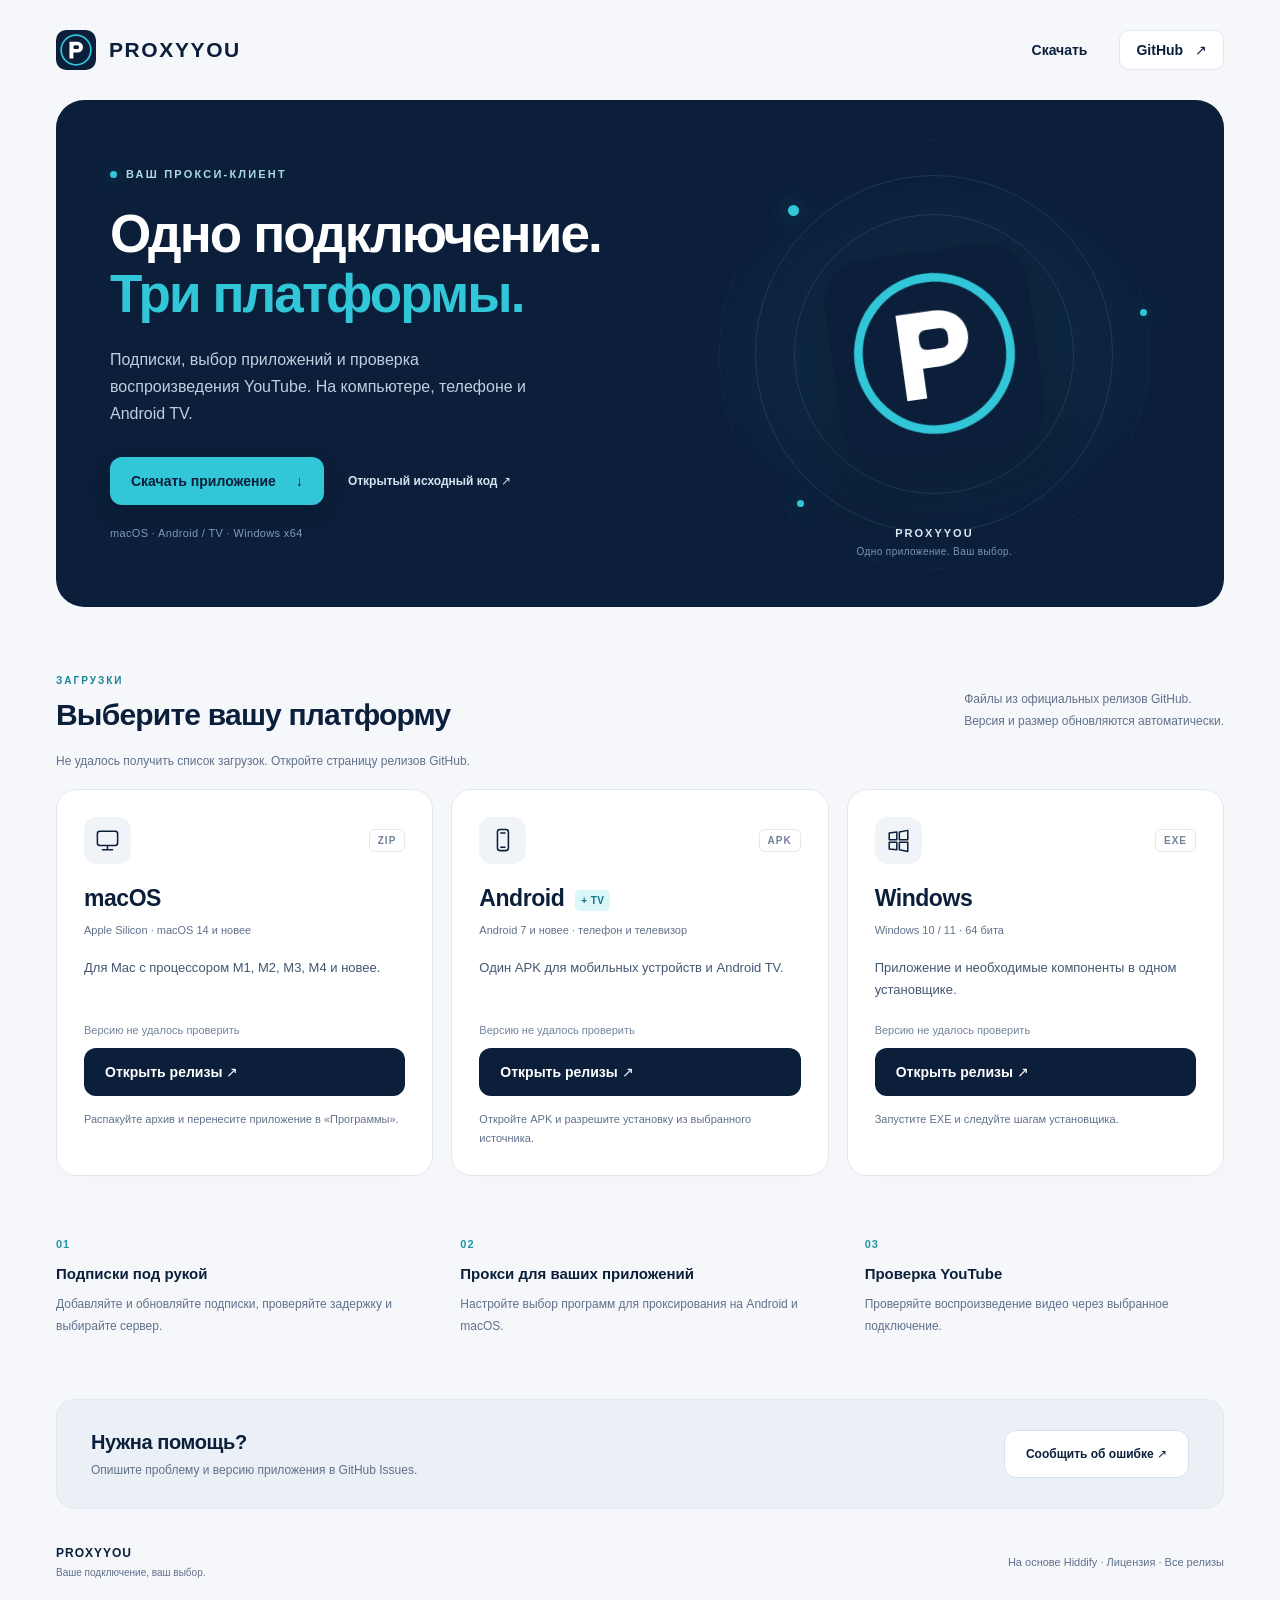
==== site/index.html @ d59a7b87 "Unify platform icons and add PROXYYOU download page" ====
<!doctype html>
<html lang="ru">
<head>
  <meta charset="utf-8">
  <meta name="viewport" content="width=device-width, initial-scale=1">
  <meta name="description" content="PROXYYOU — прокси-клиент для macOS, Android, Android TV и Windows. Загрузите приложение из официальных релизов GitHub.">
  <meta name="theme-color" content="#0b1f3a">
  <meta http-equiv="Content-Security-Policy" content="default-src 'self'; script-src 'self'; style-src 'self'; img-src 'self' data:; connect-src https://api.github.com; base-uri 'self'; form-action 'none'; object-src 'none'">
  <title>PROXYYOU — скачать приложение</title>
  <link rel="icon" href="icon.svg" type="image/svg+xml">
  <link rel="apple-touch-icon" href="icon.png">
  <link rel="stylesheet" href="style.css">
  <script type="module" src="downloads.mjs"></script>
</head>
<body>
  <a class="skip" href="#downloads">Перейти к загрузкам</a>
  <header class="nav wrap">
    <a class="brand" href="./" aria-label="PROXYYOU — главная"><img src="icon.svg" width="40" height="40" alt=""><span>PROXYYOU</span></a>
    <nav aria-label="Навигация"><a href="#downloads">Скачать</a><a class="github" href="https://github.com/Lynatick/proxyyou" target="_blank" rel="noopener noreferrer">GitHub <span aria-hidden="true">↗</span></a></nav>
  </header>
  <main class="wrap">
    <section class="hero" aria-labelledby="title">
      <div class="hero-copy"><p class="eyebrow"><span></span> ВАШ ПРОКСИ-КЛИЕНТ</p><h1 id="title">Одно подключение.<br><span>Три платформы.</span></h1><p class="lead">Подписки, выбор приложений и проверка воспроизведения YouTube. На компьютере, телефоне и Android TV.</p><div class="hero-actions"><a class="button primary" href="#downloads">Скачать приложение <span aria-hidden="true">↓</span></a><a class="source" href="https://github.com/Lynatick/proxyyou" target="_blank" rel="noopener noreferrer">Открытый исходный код ↗</a></div><p class="hero-note">macOS · Android / TV · Windows x64</p></div>
      <div class="hero-art" aria-hidden="true"><div class="orbit orbit-one"></div><div class="orbit orbit-two"></div><div class="orbit orbit-three"></div><img src="icon.svg" width="220" height="220" alt=""><span class="orbit-dot dot-one"></span><span class="orbit-dot dot-two"></span><span class="orbit-dot dot-three"></span><div class="art-label">PROXYYOU<span>Одно приложение. Ваш выбор.</span></div></div>
    </section>
    <section class="downloads" id="downloads" aria-labelledby="downloads-title">
      <div class="section-heading"><div><p class="section-label">ЗАГРУЗКИ</p><h2 id="downloads-title">Выберите вашу платформу</h2></div><p>Файлы из официальных релизов GitHub.<br>Версия и размер обновляются автоматически.</p></div>
      <p class="release-status" id="release-status" role="status">Проверяем доступные версии…</p>
      <div class="cards">
        <article class="platform" data-platform="macos"><div class="platform-top"><span class="platform-symbol" aria-hidden="true"><svg viewBox="0 0 32 32"><rect x="4" y="5" width="24" height="17" rx="3"/><path d="M16 22v5m-6 0h12"/></svg></span><span class="format">ZIP</span></div><h3>macOS</h3><p class="requirements">Apple Silicon · macOS 14 и новее</p><p class="platform-description">Для Mac с процессором M1, M2, M3, M4 и новее.</p><div class="version" data-version>Версия уточняется</div><a class="button download" data-download aria-disabled="true">Проверяем релиз <span aria-hidden="true">↓</span></a><p class="install">Распакуйте архив и перенесите приложение в «Программы».</p><details class="checksum" hidden><summary>Контрольная сумма SHA-256</summary><code data-checksum></code></details></article>
        <article class="platform" data-platform="android"><div class="platform-top"><span class="platform-symbol" aria-hidden="true"><svg viewBox="0 0 32 32"><rect x="10" y="3" width="13" height="25" rx="3"/><path d="M14 24h5m-5-17h5"/></svg></span><span class="format">APK</span></div><h3>Android <span class="tv-tag">+ TV</span></h3><p class="requirements">Android 7 и новее · телефон и телевизор</p><p class="platform-description">Один APK для мобильных устройств и Android TV.</p><div class="version" data-version>Версия уточняется</div><a class="button download" data-download aria-disabled="true">Проверяем релиз <span aria-hidden="true">↓</span></a><p class="install">Откройте APK и разрешите установку из выбранного источника.</p><details class="checksum" hidden><summary>Контрольная сумма SHA-256</summary><code data-checksum></code></details></article>
        <article class="platform" data-platform="windows"><div class="platform-top"><span class="platform-symbol" aria-hidden="true"><svg viewBox="0 0 32 32"><path d="M5 7l9-1v9H5zm12-1l10-2v11H17zM5 18h9v9l-9-1zm12 0h10v11l-10-2z"/></svg></span><span class="format">EXE</span></div><h3>Windows</h3><p class="requirements">Windows 10 / 11 · 64 бита</p><p class="platform-description">Приложение и необходимые компоненты в одном установщике.</p><div class="version" data-version>Версия уточняется</div><a class="button download" data-download aria-disabled="true">Проверяем релиз <span aria-hidden="true">↓</span></a><p class="install">Запустите EXE и следуйте шагам установщика.</p><details class="checksum" hidden><summary>Контрольная сумма SHA-256</summary><code data-checksum></code></details></article>
      </div>
    </section>
    <section class="features" aria-label="Возможности приложения"><div><span class="feature-number">01</span><h3>Подписки под рукой</h3><p>Добавляйте и обновляйте подписки, проверяйте задержку и выбирайте сервер.</p></div><div><span class="feature-number">02</span><h3>Прокси для ваших приложений</h3><p>Настройте выбор программ для проксирования на Android и macOS.</p></div><div><span class="feature-number">03</span><h3>Проверка YouTube</h3><p>Проверяйте воспроизведение видео через выбранное подключение.</p></div></section>
    <section class="help"><div><h2>Нужна помощь?</h2><p>Опишите проблему и версию приложения в GitHub Issues.</p></div><a class="button secondary" href="https://github.com/Lynatick/proxyyou/issues" target="_blank" rel="noopener noreferrer">Сообщить об ошибке ↗</a></section>
  </main>
  <footer class="wrap"><div class="footer-brand">PROXYYOU <span>Ваше подключение, ваш выбор.</span></div><div>На основе <a href="https://github.com/hiddify/hiddify-app">Hiddify</a> · <a href="https://github.com/Lynatick/proxyyou/blob/main/LICENSE.md">Лицензия</a> · <a href="https://github.com/Lynatick/proxyyou/releases">Все релизы</a></div></footer>
</body>
</html>
---- site/style.css ----
:root{color-scheme:light;--ink:#0b1f3a;--muted:#61718b;--cyan:#31c7d8;--line:#e2e8f0;--paper:#f5f7fb;font-family:-apple-system,BlinkMacSystemFont,"Segoe UI",sans-serif;color:var(--ink);background:var(--paper);font-synthesis:none}*{box-sizing:border-box}html{scroll-behavior:smooth;scroll-padding-top:28px}body{margin:0}a{color:inherit;text-decoration:none}button,a,summary{-webkit-tap-highlight-color:transparent}a:focus-visible,summary:focus-visible{outline:3px solid #1095a6;outline-offset:5px}.wrap{max-width:1232px;padding:0 32px;margin:auto}.nav{height:100px;display:flex;align-items:center;justify-content:space-between}.brand{display:flex;align-items:center;gap:13px;font-size:21px;font-weight:800;letter-spacing:1.6px}.brand img{border-radius:10px}.nav nav{display:flex;align-items:center;gap:32px;font-size:14px;font-weight:600}.github{padding:11px 16px;border:1px solid var(--line);border-radius:10px;background:#fff}.github span{padding-left:8px}.hero{background:var(--ink);border-radius:28px;color:#fff;display:grid;grid-template-columns:1.25fr 1fr;padding:68px 54px;overflow:hidden;min-height:490px;position:relative}.eyebrow{display:flex;align-items:center;gap:9px;font-size:11px;letter-spacing:2.2px;font-weight:650;margin:0 0 24px;color:#abd9e4}.eyebrow span{width:7px;height:7px;border-radius:50%;background:var(--cyan);box-shadow:0 0 16px #31c7d85c}h1{font-size:clamp(36px,4.15vw,53px);letter-spacing:-1.9px;line-height:1.13;margin:0 0 22px;font-weight:750}h1 span{color:var(--cyan)}.lead{font-size:16px;line-height:1.7;color:#bdd0e0;max-width:430px;margin:0 0 30px}.hero-actions{display:flex;align-items:center;gap:24px;flex-wrap:wrap}.button{display:inline-flex;justify-content:center;align-items:center;gap:20px;min-height:48px;border-radius:12px;padding:13px 21px;font-size:14px;font-weight:650;transition:background .18s,transform .18s}.button:hover{transform:translateY(-2px)}.primary{background:var(--cyan);color:var(--ink);box-shadow:0 8px 24px #0002}.primary:hover{background:#61d5e2}.source{font-size:12px;font-weight:550;color:#d3e3f0}.hero-note{margin:22px 0 0;font-size:11px;color:#829ab4;letter-spacing:.35px}.hero-art{position:relative;display:flex;align-items:center;justify-content:center;min-height:320px;background:radial-gradient(ellipse,#16445e88 0,transparent 68%)}.hero-art>img{position:relative;z-index:1;width:205px;height:205px;border-radius:40px;filter:drop-shadow(0 18px 30px #0004);transform:rotate(-8deg)}.orbit{position:absolute;border:1px solid #578ca03a;border-radius:50%;width:280px;height:280px}.orbit-two{width:358px;height:358px}.orbit-three{width:430px;height:430px;border-style:dashed;opacity:.55}.orbit-dot{position:absolute;width:11px;height:11px;border-radius:50%;background:var(--cyan);box-shadow:0 0 20px #31c7d866}.dot-one{top:37px;left:89px}.dot-two{right:23px;top:141px;width:7px;height:7px}.dot-three{bottom:32px;left:98px;width:7px;height:7px}.art-label{position:absolute;bottom:-18px;text-align:center;font-size:11px;letter-spacing:2px;font-weight:750;color:#d9e9f2}.art-label span{display:block;font-size:10px;font-weight:400;letter-spacing:.4px;color:#7897ae;margin-top:7px}.downloads{padding-top:68px}.section-heading{display:flex;align-items:flex-end;justify-content:space-between;gap:28px;margin-bottom:22px}.section-label{font-size:10px;font-weight:750;letter-spacing:2px;color:#198494;margin:0 0 12px}h2{font-size:30px;letter-spacing:-.8px;margin:0}.section-heading>p{font-size:12px;color:var(--muted);line-height:1.8;margin:0}.release-status{font-size:12px;color:var(--muted);margin:0 0 18px;min-height:17px}.cards{display:grid;grid-template-columns:repeat(3,1fr);gap:18px}.platform{padding:27px;border:1px solid var(--line);border-radius:20px;background:#fff;box-shadow:0 5px 20px #18354b03}.platform-top{display:flex;justify-content:space-between;align-items:center;margin-bottom:21px}.platform-symbol{display:inline-flex;padding:10px;background:#f0f4f9;border-radius:13px}.platform-symbol svg{width:27px;height:27px;fill:none;stroke:var(--ink);stroke-width:1.8;stroke-linecap:round;stroke-linejoin:round}.format{font-size:10px;letter-spacing:1px;font-weight:650;color:#71819a;border:1px solid var(--line);padding:5px 8px;border-radius:6px}h3{margin:0;font-size:23px;letter-spacing:-.45px}.tv-tag{font-size:10px;letter-spacing:.4px;vertical-align:middle;background:#dcf7f8;color:#127583;border-radius:5px;padding:5px 6px;margin-left:5px}.requirements{font-size:11px;line-height:1.7;color:var(--muted);margin:9px 0 17px}.platform-description{font-size:13px;line-height:1.7;color:#445772;min-height:44px;margin:0 0 23px}.version{font-size:11px;color:#72849c;margin-bottom:12px}.download{width:100%;background:var(--ink);color:#fff;justify-content:space-between}.download:hover{background:#173957}.download[aria-disabled=true]{background:#eaf0f5;color:#7f91a8;cursor:default;transform:none}.install{font-size:11px;line-height:1.7;color:var(--muted);margin:14px 0 0;min-height:38px}.checksum{font-size:10px;color:var(--muted);margin-top:14px}.checksum summary{cursor:pointer}.checksum code{display:block;font-size:10px;overflow-wrap:anywhere;line-height:1.7;padding:10px 0}.features{display:grid;grid-template-columns:repeat(3,1fr);gap:45px;padding:62px 0}.feature-number{font-size:11px;color:#2197a5;letter-spacing:1px;font-weight:650;display:block;margin-bottom:15px}.features h3{font-size:15px;letter-spacing:0}.features p{font-size:12px;line-height:1.8;color:var(--muted);margin:12px 0 0}.help{display:flex;align-items:center;justify-content:space-between;padding:30px 34px;background:#eaf0f6;border:1px solid #e0e8f1;border-radius:18px;gap:25px}.help h2{font-size:20px;letter-spacing:-.4px}.help p{font-size:12px;color:var(--muted);margin:9px 0 0}.secondary{background:#fff;border:1px solid #d8e1ec;font-size:12px;white-space:nowrap}footer.wrap{padding-top:37px;padding-bottom:37px;display:flex;justify-content:space-between;align-items:center;gap:20px;font-size:11px;color:var(--muted)}.footer-brand{font-size:12px;font-weight:750;letter-spacing:1px;color:var(--ink)}.footer-brand span{display:block;font-size:10px;font-weight:400;letter-spacing:0;color:var(--muted);margin-top:7px}footer a:hover{text-decoration:underline}.skip{position:absolute;top:-80px;left:20px;z-index:10;padding:12px;background:white}.skip:focus{top:12px}@media(max-width:1000px){.hero{padding:50px 36px;grid-template-columns:1.5fr 1fr}.hero-art>img{width:150px;height:150px}.orbit{width:220px;height:220px}.orbit-two{width:280px;height:280px}.orbit-three{width:340px;height:340px}.platform{padding:23px}.hero-actions{gap:16px}}@media(max-width:760px){.wrap{padding-left:20px;padding-right:20px}.nav{height:80px}.brand{font-size:17px;letter-spacing:1px}.brand img{width:33px;height:33px}.nav nav{gap:17px;font-size:12px}.github{padding:8px 11px}.hero{grid-template-columns:1fr;padding:38px 27px;border-radius:22px}.hero-art{display:none}h1{font-size:39px;letter-spacing:-1.4px}.lead{font-size:14px}.hero-actions{gap:18px}.downloads{padding-top:44px}.section-heading{align-items:flex-start;flex-direction:column;gap:13px}h2{font-size:26px}.section-heading>p{font-size:11px}.cards{grid-template-columns:1fr;gap:15px}.platform{padding:26px}.platform-description{min-height:0;margin-bottom:20px}.install{min-height:0}.features{grid-template-columns:1fr;gap:29px;padding:40px 0}.feature-number{margin-bottom:10px}.features p{margin-top:8px}.help{align-items:flex-start;flex-direction:column;padding:25px;gap:20px}footer.wrap{align-items:flex-start;flex-direction:column;gap:19px;padding-top:30px;padding-bottom:30px}}@media(prefers-reduced-motion:reduce){html{scroll-behavior:auto}.button{transition:none}}
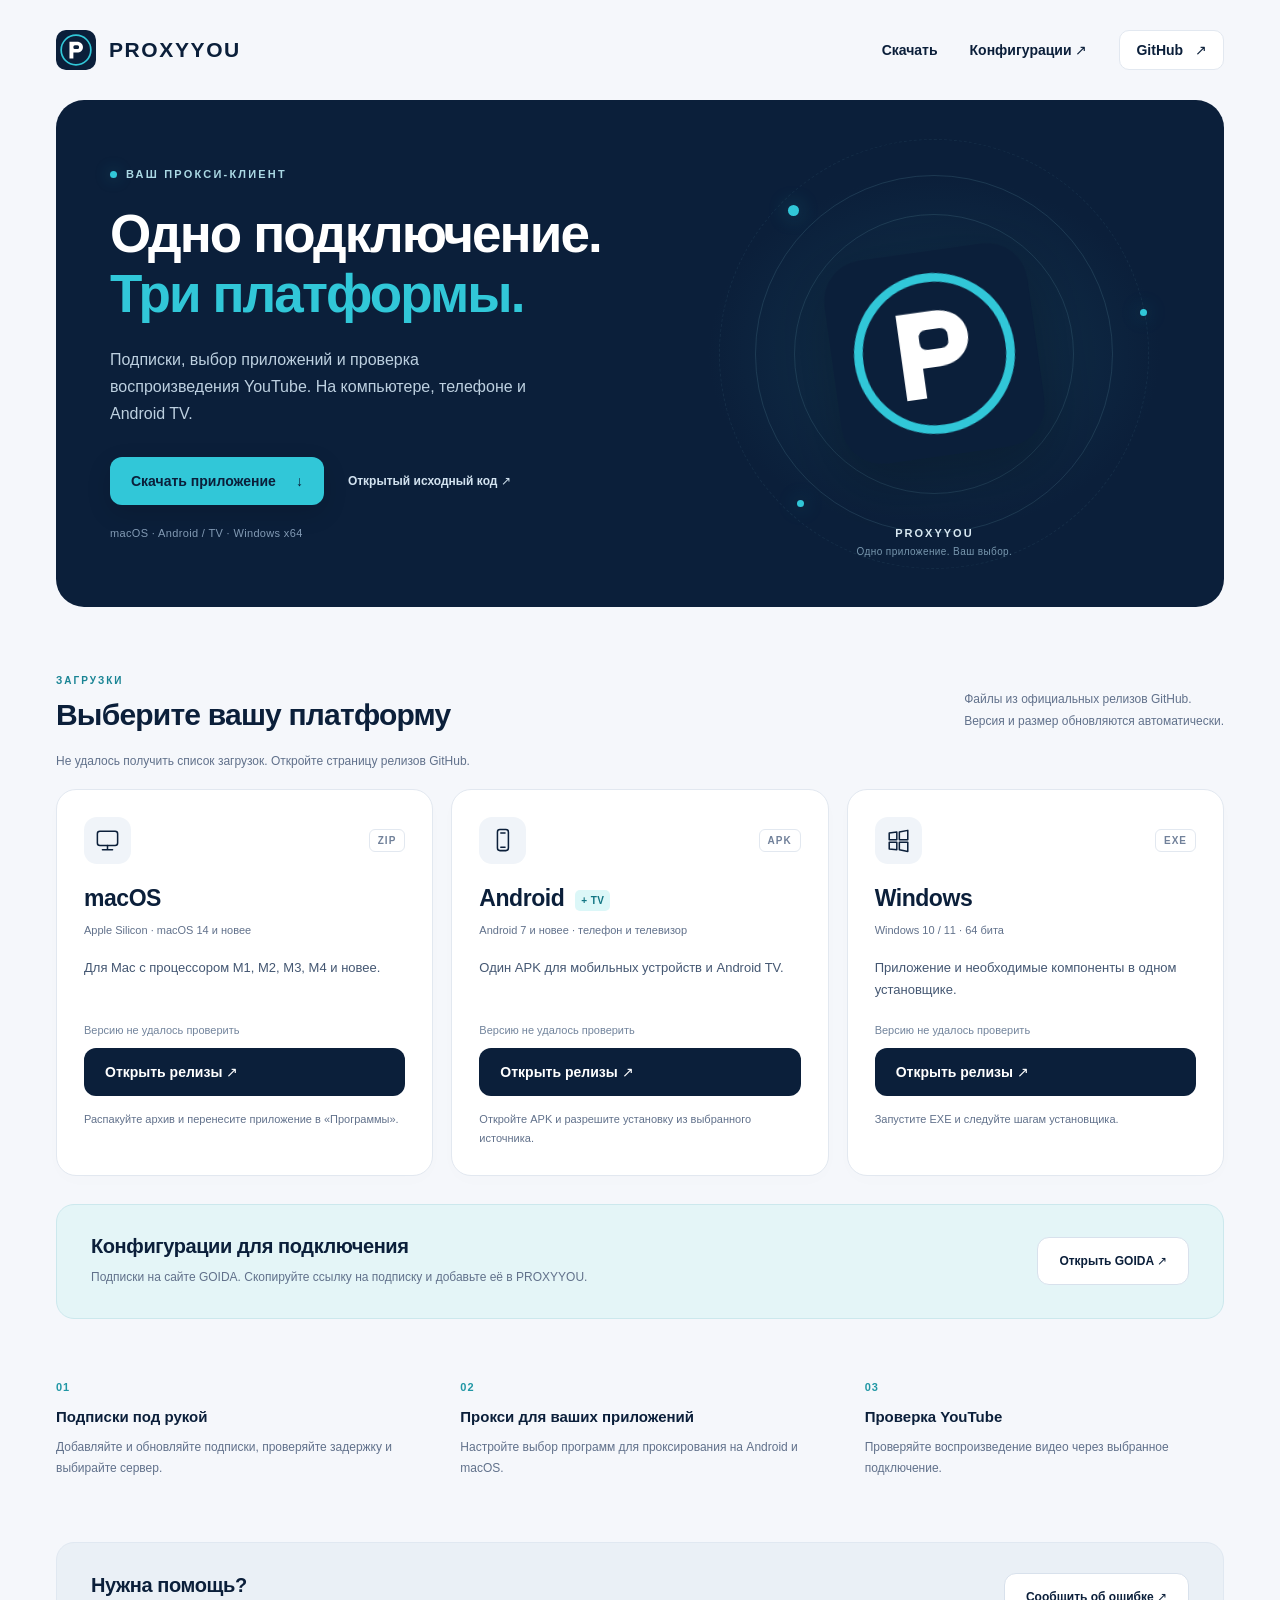
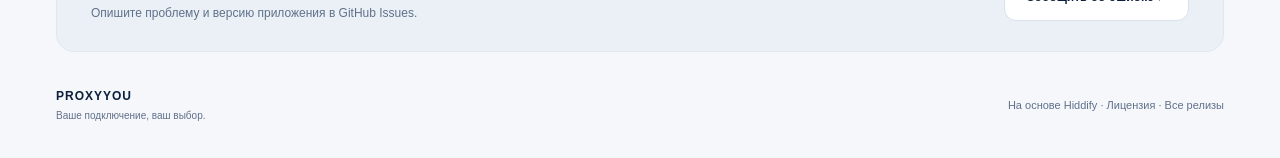
==== commit 088ceac5: "Link GOIDA configurations from download page" ====
--- a/site/index.html
+++ b/site/index.html
@@ -16,11 +16,11 @@
   <a class="skip" href="#downloads">Перейти к загрузкам</a>
   <header class="nav wrap">
     <a class="brand" href="./" aria-label="PROXYYOU — главная"><img src="icon.svg" width="40" height="40" alt=""><span>PROXYYOU</span></a>
-    <nav aria-label="Навигация"><a href="#downloads">Скачать</a><a class="github" href="https://github.com/Lynatick/proxyyou" target="_blank" rel="noopener noreferrer">GitHub <span aria-hidden="true">↗</span></a></nav>
+    <nav aria-label="Навигация"><a href="#downloads">Скачать</a><a href="https://lynatick.github.io/goida/" target="_blank" rel="noopener noreferrer">Конфигурации ↗</a><a class="github" href="https://github.com/lynatick/proxyyou" target="_blank" rel="noopener noreferrer">GitHub <span aria-hidden="true">↗</span></a></nav>
   </header>
   <main class="wrap">
     <section class="hero" aria-labelledby="title">
-      <div class="hero-copy"><p class="eyebrow"><span></span> ВАШ ПРОКСИ-КЛИЕНТ</p><h1 id="title">Одно подключение.<br><span>Три платформы.</span></h1><p class="lead">Подписки, выбор приложений и проверка воспроизведения YouTube. На компьютере, телефоне и Android TV.</p><div class="hero-actions"><a class="button primary" href="#downloads">Скачать приложение <span aria-hidden="true">↓</span></a><a class="source" href="https://github.com/Lynatick/proxyyou" target="_blank" rel="noopener noreferrer">Открытый исходный код ↗</a></div><p class="hero-note">macOS · Android / TV · Windows x64</p></div>
+      <div class="hero-copy"><p class="eyebrow"><span></span> ВАШ ПРОКСИ-КЛИЕНТ</p><h1 id="title">Одно подключение.<br><span>Три платформы.</span></h1><p class="lead">Подписки, выбор приложений и проверка воспроизведения YouTube. На компьютере, телефоне и Android TV.</p><div class="hero-actions"><a class="button primary" href="#downloads">Скачать приложение <span aria-hidden="true">↓</span></a><a class="source" href="https://github.com/lynatick/proxyyou" target="_blank" rel="noopener noreferrer">Открытый исходный код ↗</a></div><p class="hero-note">macOS · Android / TV · Windows x64</p></div>
       <div class="hero-art" aria-hidden="true"><div class="orbit orbit-one"></div><div class="orbit orbit-two"></div><div class="orbit orbit-three"></div><img src="icon.svg" width="220" height="220" alt=""><span class="orbit-dot dot-one"></span><span class="orbit-dot dot-two"></span><span class="orbit-dot dot-three"></span><div class="art-label">PROXYYOU<span>Одно приложение. Ваш выбор.</span></div></div>
     </section>
     <section class="downloads" id="downloads" aria-labelledby="downloads-title">
@@ -32,9 +32,10 @@
         <article class="platform" data-platform="windows"><div class="platform-top"><span class="platform-symbol" aria-hidden="true"><svg viewBox="0 0 32 32"><path d="M5 7l9-1v9H5zm12-1l10-2v11H17zM5 18h9v9l-9-1zm12 0h10v11l-10-2z"/></svg></span><span class="format">EXE</span></div><h3>Windows</h3><p class="requirements">Windows 10 / 11 · 64 бита</p><p class="platform-description">Приложение и необходимые компоненты в одном установщике.</p><div class="version" data-version>Версия уточняется</div><a class="button download" data-download aria-disabled="true">Проверяем релиз <span aria-hidden="true">↓</span></a><p class="install">Запустите EXE и следуйте шагам установщика.</p><details class="checksum" hidden><summary>Контрольная сумма SHA-256</summary><code data-checksum></code></details></article>
       </div>
     </section>
+    <section class="help configurations" aria-labelledby="configurations-title"><div><h2 id="configurations-title">Конфигурации для подключения</h2><p>Подписки на сайте GOIDA. Скопируйте ссылку на подписку и добавьте её в PROXYYOU.</p></div><a class="button secondary" href="https://lynatick.github.io/goida/" target="_blank" rel="noopener noreferrer">Открыть GOIDA ↗</a></section>
     <section class="features" aria-label="Возможности приложения"><div><span class="feature-number">01</span><h3>Подписки под рукой</h3><p>Добавляйте и обновляйте подписки, проверяйте задержку и выбирайте сервер.</p></div><div><span class="feature-number">02</span><h3>Прокси для ваших приложений</h3><p>Настройте выбор программ для проксирования на Android и macOS.</p></div><div><span class="feature-number">03</span><h3>Проверка YouTube</h3><p>Проверяйте воспроизведение видео через выбранное подключение.</p></div></section>
-    <section class="help"><div><h2>Нужна помощь?</h2><p>Опишите проблему и версию приложения в GitHub Issues.</p></div><a class="button secondary" href="https://github.com/Lynatick/proxyyou/issues" target="_blank" rel="noopener noreferrer">Сообщить об ошибке ↗</a></section>
+    <section class="help"><div><h2>Нужна помощь?</h2><p>Опишите проблему и версию приложения в GitHub Issues.</p></div><a class="button secondary" href="https://github.com/lynatick/proxyyou/issues" target="_blank" rel="noopener noreferrer">Сообщить об ошибке ↗</a></section>
   </main>
-  <footer class="wrap"><div class="footer-brand">PROXYYOU <span>Ваше подключение, ваш выбор.</span></div><div>На основе <a href="https://github.com/hiddify/hiddify-app">Hiddify</a> · <a href="https://github.com/Lynatick/proxyyou/blob/main/LICENSE.md">Лицензия</a> · <a href="https://github.com/Lynatick/proxyyou/releases">Все релизы</a></div></footer>
+  <footer class="wrap"><div class="footer-brand">PROXYYOU <span>Ваше подключение, ваш выбор.</span></div><div>На основе <a href="https://github.com/hiddify/hiddify-app">Hiddify</a> · <a href="https://github.com/lynatick/proxyyou/blob/main/LICENSE.md">Лицензия</a> · <a href="https://github.com/lynatick/proxyyou/releases">Все релизы</a></div></footer>
 </body>
 </html>
--- a/site/style.css
+++ b/site/style.css
@@ -1 +1,4 @@
 :root{color-scheme:light;--ink:#0b1f3a;--muted:#61718b;--cyan:#31c7d8;--line:#e2e8f0;--paper:#f5f7fb;font-family:-apple-system,BlinkMacSystemFont,"Segoe UI",sans-serif;color:var(--ink);background:var(--paper);font-synthesis:none}*{box-sizing:border-box}html{scroll-behavior:smooth;scroll-padding-top:28px}body{margin:0}a{color:inherit;text-decoration:none}button,a,summary{-webkit-tap-highlight-color:transparent}a:focus-visible,summary:focus-visible{outline:3px solid #1095a6;outline-offset:5px}.wrap{max-width:1232px;padding:0 32px;margin:auto}.nav{height:100px;display:flex;align-items:center;justify-content:space-between}.brand{display:flex;align-items:center;gap:13px;font-size:21px;font-weight:800;letter-spacing:1.6px}.brand img{border-radius:10px}.nav nav{display:flex;align-items:center;gap:32px;font-size:14px;font-weight:600}.github{padding:11px 16px;border:1px solid var(--line);border-radius:10px;background:#fff}.github span{padding-left:8px}.hero{background:var(--ink);border-radius:28px;color:#fff;display:grid;grid-template-columns:1.25fr 1fr;padding:68px 54px;overflow:hidden;min-height:490px;position:relative}.eyebrow{display:flex;align-items:center;gap:9px;font-size:11px;letter-spacing:2.2px;font-weight:650;margin:0 0 24px;color:#abd9e4}.eyebrow span{width:7px;height:7px;border-radius:50%;background:var(--cyan);box-shadow:0 0 16px #31c7d85c}h1{font-size:clamp(36px,4.15vw,53px);letter-spacing:-1.9px;line-height:1.13;margin:0 0 22px;font-weight:750}h1 span{color:var(--cyan)}.lead{font-size:16px;line-height:1.7;color:#bdd0e0;max-width:430px;margin:0 0 30px}.hero-actions{display:flex;align-items:center;gap:24px;flex-wrap:wrap}.button{display:inline-flex;justify-content:center;align-items:center;gap:20px;min-height:48px;border-radius:12px;padding:13px 21px;font-size:14px;font-weight:650;transition:background .18s,transform .18s}.button:hover{transform:translateY(-2px)}.primary{background:var(--cyan);color:var(--ink);box-shadow:0 8px 24px #0002}.primary:hover{background:#61d5e2}.source{font-size:12px;font-weight:550;color:#d3e3f0}.hero-note{margin:22px 0 0;font-size:11px;color:#829ab4;letter-spacing:.35px}.hero-art{position:relative;display:flex;align-items:center;justify-content:center;min-height:320px;background:radial-gradient(ellipse,#16445e88 0,transparent 68%)}.hero-art>img{position:relative;z-index:1;width:205px;height:205px;border-radius:40px;filter:drop-shadow(0 18px 30px #0004);transform:rotate(-8deg)}.orbit{position:absolute;border:1px solid #578ca03a;border-radius:50%;width:280px;height:280px}.orbit-two{width:358px;height:358px}.orbit-three{width:430px;height:430px;border-style:dashed;opacity:.55}.orbit-dot{position:absolute;width:11px;height:11px;border-radius:50%;background:var(--cyan);box-shadow:0 0 20px #31c7d866}.dot-one{top:37px;left:89px}.dot-two{right:23px;top:141px;width:7px;height:7px}.dot-three{bottom:32px;left:98px;width:7px;height:7px}.art-label{position:absolute;bottom:-18px;text-align:center;font-size:11px;letter-spacing:2px;font-weight:750;color:#d9e9f2}.art-label span{display:block;font-size:10px;font-weight:400;letter-spacing:.4px;color:#7897ae;margin-top:7px}.downloads{padding-top:68px}.section-heading{display:flex;align-items:flex-end;justify-content:space-between;gap:28px;margin-bottom:22px}.section-label{font-size:10px;font-weight:750;letter-spacing:2px;color:#198494;margin:0 0 12px}h2{font-size:30px;letter-spacing:-.8px;margin:0}.section-heading>p{font-size:12px;color:var(--muted);line-height:1.8;margin:0}.release-status{font-size:12px;color:var(--muted);margin:0 0 18px;min-height:17px}.cards{display:grid;grid-template-columns:repeat(3,1fr);gap:18px}.platform{padding:27px;border:1px solid var(--line);border-radius:20px;background:#fff;box-shadow:0 5px 20px #18354b03}.platform-top{display:flex;justify-content:space-between;align-items:center;margin-bottom:21px}.platform-symbol{display:inline-flex;padding:10px;background:#f0f4f9;border-radius:13px}.platform-symbol svg{width:27px;height:27px;fill:none;stroke:var(--ink);stroke-width:1.8;stroke-linecap:round;stroke-linejoin:round}.format{font-size:10px;letter-spacing:1px;font-weight:650;color:#71819a;border:1px solid var(--line);padding:5px 8px;border-radius:6px}h3{margin:0;font-size:23px;letter-spacing:-.45px}.tv-tag{font-size:10px;letter-spacing:.4px;vertical-align:middle;background:#dcf7f8;color:#127583;border-radius:5px;padding:5px 6px;margin-left:5px}.requirements{font-size:11px;line-height:1.7;color:var(--muted);margin:9px 0 17px}.platform-description{font-size:13px;line-height:1.7;color:#445772;min-height:44px;margin:0 0 23px}.version{font-size:11px;color:#72849c;margin-bottom:12px}.download{width:100%;background:var(--ink);color:#fff;justify-content:space-between}.download:hover{background:#173957}.download[aria-disabled=true]{background:#eaf0f5;color:#7f91a8;cursor:default;transform:none}.install{font-size:11px;line-height:1.7;color:var(--muted);margin:14px 0 0;min-height:38px}.checksum{font-size:10px;color:var(--muted);margin-top:14px}.checksum summary{cursor:pointer}.checksum code{display:block;font-size:10px;overflow-wrap:anywhere;line-height:1.7;padding:10px 0}.features{display:grid;grid-template-columns:repeat(3,1fr);gap:45px;padding:62px 0}.feature-number{font-size:11px;color:#2197a5;letter-spacing:1px;font-weight:650;display:block;margin-bottom:15px}.features h3{font-size:15px;letter-spacing:0}.features p{font-size:12px;line-height:1.8;color:var(--muted);margin:12px 0 0}.help{display:flex;align-items:center;justify-content:space-between;padding:30px 34px;background:#eaf0f6;border:1px solid #e0e8f1;border-radius:18px;gap:25px}.help h2{font-size:20px;letter-spacing:-.4px}.help p{font-size:12px;color:var(--muted);margin:9px 0 0}.secondary{background:#fff;border:1px solid #d8e1ec;font-size:12px;white-space:nowrap}footer.wrap{padding-top:37px;padding-bottom:37px;display:flex;justify-content:space-between;align-items:center;gap:20px;font-size:11px;color:var(--muted)}.footer-brand{font-size:12px;font-weight:750;letter-spacing:1px;color:var(--ink)}.footer-brand span{display:block;font-size:10px;font-weight:400;letter-spacing:0;color:var(--muted);margin-top:7px}footer a:hover{text-decoration:underline}.skip{position:absolute;top:-80px;left:20px;z-index:10;padding:12px;background:white}.skip:focus{top:12px}@media(max-width:1000px){.hero{padding:50px 36px;grid-template-columns:1.5fr 1fr}.hero-art>img{width:150px;height:150px}.orbit{width:220px;height:220px}.orbit-two{width:280px;height:280px}.orbit-three{width:340px;height:340px}.platform{padding:23px}.hero-actions{gap:16px}}@media(max-width:760px){.wrap{padding-left:20px;padding-right:20px}.nav{height:80px}.brand{font-size:17px;letter-spacing:1px}.brand img{width:33px;height:33px}.nav nav{gap:17px;font-size:12px}.github{padding:8px 11px}.hero{grid-template-columns:1fr;padding:38px 27px;border-radius:22px}.hero-art{display:none}h1{font-size:39px;letter-spacing:-1.4px}.lead{font-size:14px}.hero-actions{gap:18px}.downloads{padding-top:44px}.section-heading{align-items:flex-start;flex-direction:column;gap:13px}h2{font-size:26px}.section-heading>p{font-size:11px}.cards{grid-template-columns:1fr;gap:15px}.platform{padding:26px}.platform-description{min-height:0;margin-bottom:20px}.install{min-height:0}.features{grid-template-columns:1fr;gap:29px;padding:40px 0}.feature-number{margin-bottom:10px}.features p{margin-top:8px}.help{align-items:flex-start;flex-direction:column;padding:25px;gap:20px}footer.wrap{align-items:flex-start;flex-direction:column;gap:19px;padding-top:30px;padding-bottom:30px}}@media(prefers-reduced-motion:reduce){html{scroll-behavior:auto}.button{transition:none}}
+
+.configurations{margin-top:28px;background:#e4f5f7;border-color:#cce8ed}.configurations p{line-height:1.7}
+@media(max-width:760px){.nav{height:auto;min-height:80px;padding-top:18px;padding-bottom:18px;flex-wrap:wrap;gap:16px}.nav nav{flex-wrap:wrap}}
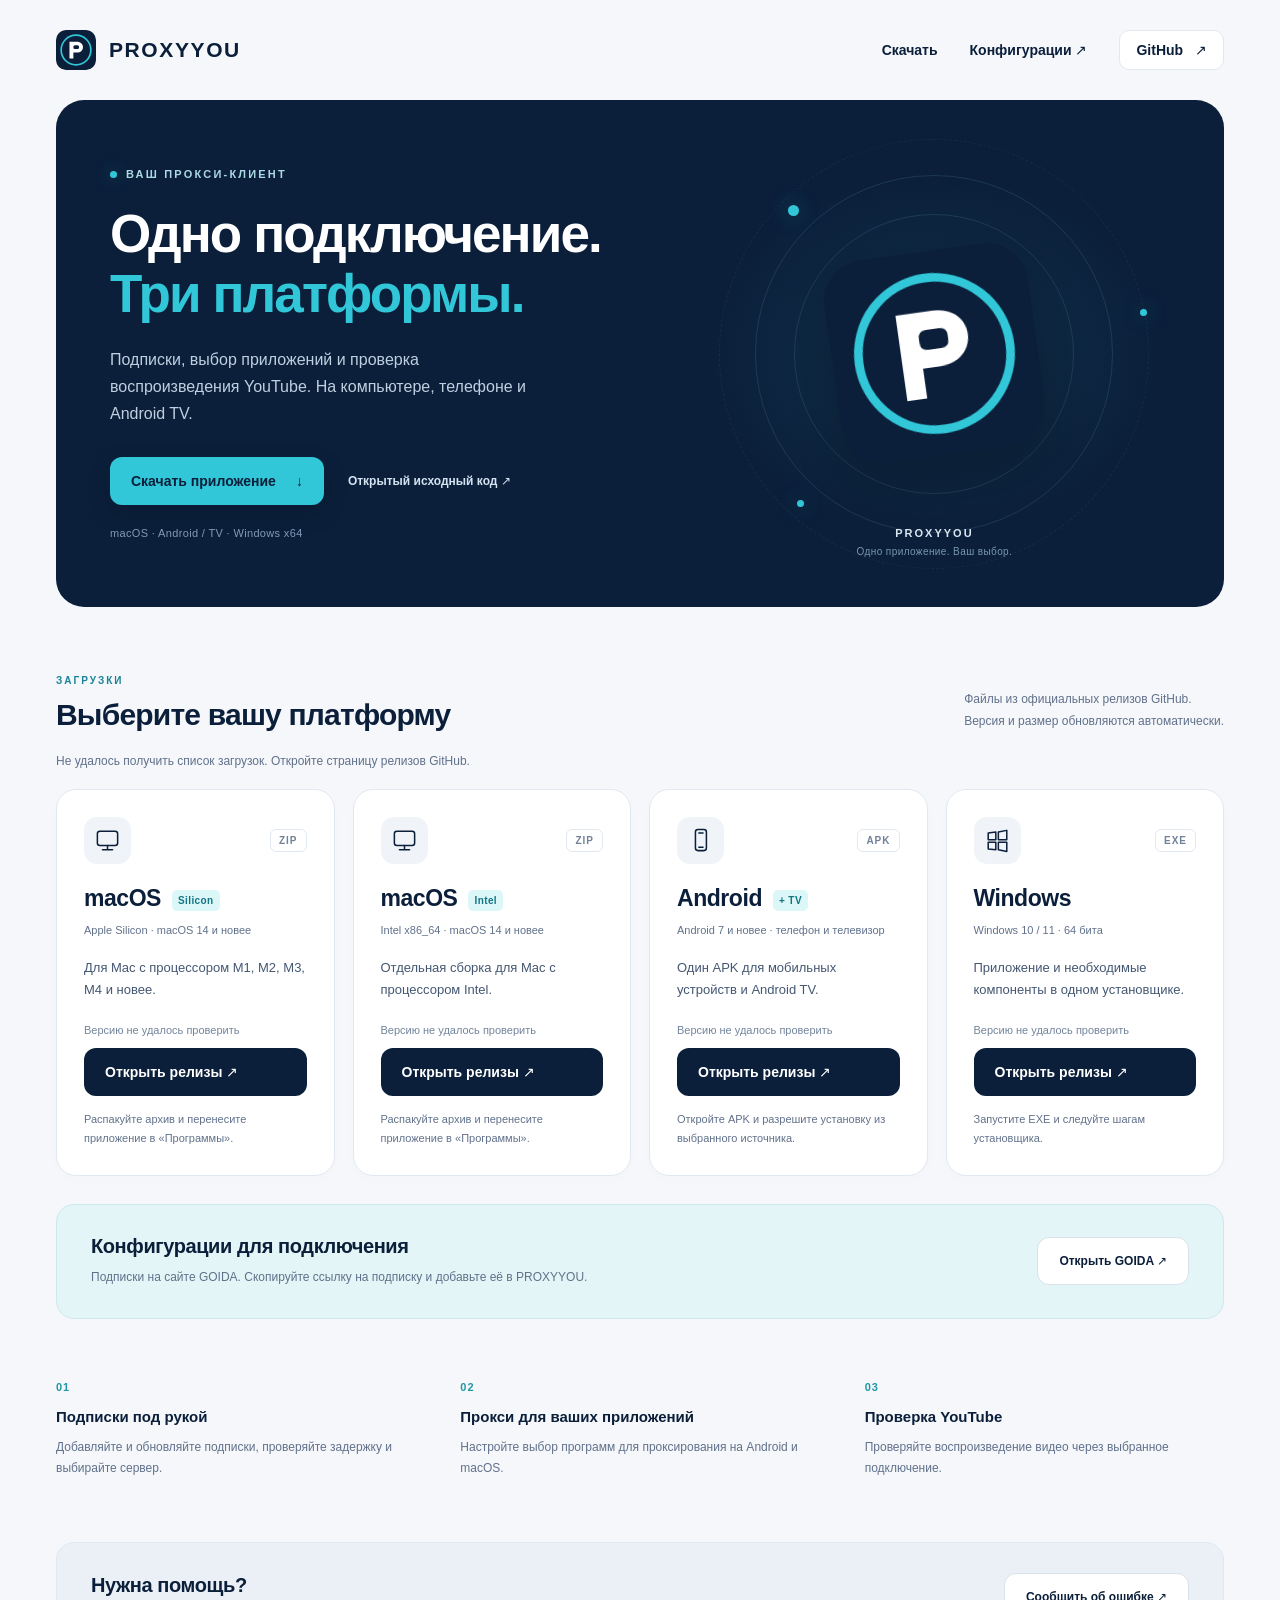
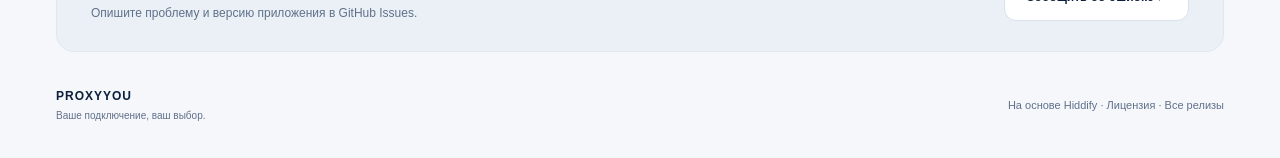
==== commit 9e0d10b2: "Separate macOS Silicon and Intel packages and update download selection" ====
--- a/site/index.html
+++ b/site/index.html
@@ -27,7 +27,8 @@
       <div class="section-heading"><div><p class="section-label">ЗАГРУЗКИ</p><h2 id="downloads-title">Выберите вашу платформу</h2></div><p>Файлы из официальных релизов GitHub.<br>Версия и размер обновляются автоматически.</p></div>
       <p class="release-status" id="release-status" role="status">Проверяем доступные версии…</p>
       <div class="cards">
-        <article class="platform" data-platform="macos"><div class="platform-top"><span class="platform-symbol" aria-hidden="true"><svg viewBox="0 0 32 32"><rect x="4" y="5" width="24" height="17" rx="3"/><path d="M16 22v5m-6 0h12"/></svg></span><span class="format">ZIP</span></div><h3>macOS</h3><p class="requirements">Apple Silicon · macOS 14 и новее</p><p class="platform-description">Для Mac с процессором M1, M2, M3, M4 и новее.</p><div class="version" data-version>Версия уточняется</div><a class="button download" data-download aria-disabled="true">Проверяем релиз <span aria-hidden="true">↓</span></a><p class="install">Распакуйте архив и перенесите приложение в «Программы».</p><details class="checksum" hidden><summary>Контрольная сумма SHA-256</summary><code data-checksum></code></details></article>
+        <article class="platform" data-platform="macos"><div class="platform-top"><span class="platform-symbol" aria-hidden="true"><svg viewBox="0 0 32 32"><rect x="4" y="5" width="24" height="17" rx="3"/><path d="M16 22v5m-6 0h12"/></svg></span><span class="format">ZIP</span></div><h3>macOS <span class="tv-tag">Silicon</span></h3><p class="requirements">Apple Silicon · macOS 14 и новее</p><p class="platform-description">Для Mac с процессором M1, M2, M3, M4 и новее.</p><div class="version" data-version>Версия уточняется</div><a class="button download" data-download aria-disabled="true">Проверяем релиз <span aria-hidden="true">↓</span></a><p class="install">Распакуйте архив и перенесите приложение в «Программы».</p><details class="checksum" hidden><summary>Контрольная сумма SHA-256</summary><code data-checksum></code></details></article>
+        <article class="platform" data-platform="macosIntel"><div class="platform-top"><span class="platform-symbol" aria-hidden="true"><svg viewBox="0 0 32 32"><rect x="4" y="5" width="24" height="17" rx="3"/><path d="M16 22v5m-6 0h12"/></svg></span><span class="format">ZIP</span></div><h3>macOS <span class="tv-tag">Intel</span></h3><p class="requirements">Intel x86_64 · macOS 14 и новее</p><p class="platform-description">Отдельная сборка для Mac с процессором Intel.</p><div class="version" data-version>Версия уточняется</div><a class="button download" data-download aria-disabled="true">Проверяем релиз <span aria-hidden="true">↓</span></a><p class="install">Распакуйте архив и перенесите приложение в «Программы».</p><details class="checksum" hidden><summary>Контрольная сумма SHA-256</summary><code data-checksum></code></details></article>
         <article class="platform" data-platform="android"><div class="platform-top"><span class="platform-symbol" aria-hidden="true"><svg viewBox="0 0 32 32"><rect x="10" y="3" width="13" height="25" rx="3"/><path d="M14 24h5m-5-17h5"/></svg></span><span class="format">APK</span></div><h3>Android <span class="tv-tag">+ TV</span></h3><p class="requirements">Android 7 и новее · телефон и телевизор</p><p class="platform-description">Один APK для мобильных устройств и Android TV.</p><div class="version" data-version>Версия уточняется</div><a class="button download" data-download aria-disabled="true">Проверяем релиз <span aria-hidden="true">↓</span></a><p class="install">Откройте APK и разрешите установку из выбранного источника.</p><details class="checksum" hidden><summary>Контрольная сумма SHA-256</summary><code data-checksum></code></details></article>
         <article class="platform" data-platform="windows"><div class="platform-top"><span class="platform-symbol" aria-hidden="true"><svg viewBox="0 0 32 32"><path d="M5 7l9-1v9H5zm12-1l10-2v11H17zM5 18h9v9l-9-1zm12 0h10v11l-10-2z"/></svg></span><span class="format">EXE</span></div><h3>Windows</h3><p class="requirements">Windows 10 / 11 · 64 бита</p><p class="platform-description">Приложение и необходимые компоненты в одном установщике.</p><div class="version" data-version>Версия уточняется</div><a class="button download" data-download aria-disabled="true">Проверяем релиз <span aria-hidden="true">↓</span></a><p class="install">Запустите EXE и следуйте шагам установщика.</p><details class="checksum" hidden><summary>Контрольная сумма SHA-256</summary><code data-checksum></code></details></article>
       </div>
--- a/site/style.css
+++ b/site/style.css
@@ -1,4 +1,4 @@
-:root{color-scheme:light;--ink:#0b1f3a;--muted:#61718b;--cyan:#31c7d8;--line:#e2e8f0;--paper:#f5f7fb;font-family:-apple-system,BlinkMacSystemFont,"Segoe UI",sans-serif;color:var(--ink);background:var(--paper);font-synthesis:none}*{box-sizing:border-box}html{scroll-behavior:smooth;scroll-padding-top:28px}body{margin:0}a{color:inherit;text-decoration:none}button,a,summary{-webkit-tap-highlight-color:transparent}a:focus-visible,summary:focus-visible{outline:3px solid #1095a6;outline-offset:5px}.wrap{max-width:1232px;padding:0 32px;margin:auto}.nav{height:100px;display:flex;align-items:center;justify-content:space-between}.brand{display:flex;align-items:center;gap:13px;font-size:21px;font-weight:800;letter-spacing:1.6px}.brand img{border-radius:10px}.nav nav{display:flex;align-items:center;gap:32px;font-size:14px;font-weight:600}.github{padding:11px 16px;border:1px solid var(--line);border-radius:10px;background:#fff}.github span{padding-left:8px}.hero{background:var(--ink);border-radius:28px;color:#fff;display:grid;grid-template-columns:1.25fr 1fr;padding:68px 54px;overflow:hidden;min-height:490px;position:relative}.eyebrow{display:flex;align-items:center;gap:9px;font-size:11px;letter-spacing:2.2px;font-weight:650;margin:0 0 24px;color:#abd9e4}.eyebrow span{width:7px;height:7px;border-radius:50%;background:var(--cyan);box-shadow:0 0 16px #31c7d85c}h1{font-size:clamp(36px,4.15vw,53px);letter-spacing:-1.9px;line-height:1.13;margin:0 0 22px;font-weight:750}h1 span{color:var(--cyan)}.lead{font-size:16px;line-height:1.7;color:#bdd0e0;max-width:430px;margin:0 0 30px}.hero-actions{display:flex;align-items:center;gap:24px;flex-wrap:wrap}.button{display:inline-flex;justify-content:center;align-items:center;gap:20px;min-height:48px;border-radius:12px;padding:13px 21px;font-size:14px;font-weight:650;transition:background .18s,transform .18s}.button:hover{transform:translateY(-2px)}.primary{background:var(--cyan);color:var(--ink);box-shadow:0 8px 24px #0002}.primary:hover{background:#61d5e2}.source{font-size:12px;font-weight:550;color:#d3e3f0}.hero-note{margin:22px 0 0;font-size:11px;color:#829ab4;letter-spacing:.35px}.hero-art{position:relative;display:flex;align-items:center;justify-content:center;min-height:320px;background:radial-gradient(ellipse,#16445e88 0,transparent 68%)}.hero-art>img{position:relative;z-index:1;width:205px;height:205px;border-radius:40px;filter:drop-shadow(0 18px 30px #0004);transform:rotate(-8deg)}.orbit{position:absolute;border:1px solid #578ca03a;border-radius:50%;width:280px;height:280px}.orbit-two{width:358px;height:358px}.orbit-three{width:430px;height:430px;border-style:dashed;opacity:.55}.orbit-dot{position:absolute;width:11px;height:11px;border-radius:50%;background:var(--cyan);box-shadow:0 0 20px #31c7d866}.dot-one{top:37px;left:89px}.dot-two{right:23px;top:141px;width:7px;height:7px}.dot-three{bottom:32px;left:98px;width:7px;height:7px}.art-label{position:absolute;bottom:-18px;text-align:center;font-size:11px;letter-spacing:2px;font-weight:750;color:#d9e9f2}.art-label span{display:block;font-size:10px;font-weight:400;letter-spacing:.4px;color:#7897ae;margin-top:7px}.downloads{padding-top:68px}.section-heading{display:flex;align-items:flex-end;justify-content:space-between;gap:28px;margin-bottom:22px}.section-label{font-size:10px;font-weight:750;letter-spacing:2px;color:#198494;margin:0 0 12px}h2{font-size:30px;letter-spacing:-.8px;margin:0}.section-heading>p{font-size:12px;color:var(--muted);line-height:1.8;margin:0}.release-status{font-size:12px;color:var(--muted);margin:0 0 18px;min-height:17px}.cards{display:grid;grid-template-columns:repeat(3,1fr);gap:18px}.platform{padding:27px;border:1px solid var(--line);border-radius:20px;background:#fff;box-shadow:0 5px 20px #18354b03}.platform-top{display:flex;justify-content:space-between;align-items:center;margin-bottom:21px}.platform-symbol{display:inline-flex;padding:10px;background:#f0f4f9;border-radius:13px}.platform-symbol svg{width:27px;height:27px;fill:none;stroke:var(--ink);stroke-width:1.8;stroke-linecap:round;stroke-linejoin:round}.format{font-size:10px;letter-spacing:1px;font-weight:650;color:#71819a;border:1px solid var(--line);padding:5px 8px;border-radius:6px}h3{margin:0;font-size:23px;letter-spacing:-.45px}.tv-tag{font-size:10px;letter-spacing:.4px;vertical-align:middle;background:#dcf7f8;color:#127583;border-radius:5px;padding:5px 6px;margin-left:5px}.requirements{font-size:11px;line-height:1.7;color:var(--muted);margin:9px 0 17px}.platform-description{font-size:13px;line-height:1.7;color:#445772;min-height:44px;margin:0 0 23px}.version{font-size:11px;color:#72849c;margin-bottom:12px}.download{width:100%;background:var(--ink);color:#fff;justify-content:space-between}.download:hover{background:#173957}.download[aria-disabled=true]{background:#eaf0f5;color:#7f91a8;cursor:default;transform:none}.install{font-size:11px;line-height:1.7;color:var(--muted);margin:14px 0 0;min-height:38px}.checksum{font-size:10px;color:var(--muted);margin-top:14px}.checksum summary{cursor:pointer}.checksum code{display:block;font-size:10px;overflow-wrap:anywhere;line-height:1.7;padding:10px 0}.features{display:grid;grid-template-columns:repeat(3,1fr);gap:45px;padding:62px 0}.feature-number{font-size:11px;color:#2197a5;letter-spacing:1px;font-weight:650;display:block;margin-bottom:15px}.features h3{font-size:15px;letter-spacing:0}.features p{font-size:12px;line-height:1.8;color:var(--muted);margin:12px 0 0}.help{display:flex;align-items:center;justify-content:space-between;padding:30px 34px;background:#eaf0f6;border:1px solid #e0e8f1;border-radius:18px;gap:25px}.help h2{font-size:20px;letter-spacing:-.4px}.help p{font-size:12px;color:var(--muted);margin:9px 0 0}.secondary{background:#fff;border:1px solid #d8e1ec;font-size:12px;white-space:nowrap}footer.wrap{padding-top:37px;padding-bottom:37px;display:flex;justify-content:space-between;align-items:center;gap:20px;font-size:11px;color:var(--muted)}.footer-brand{font-size:12px;font-weight:750;letter-spacing:1px;color:var(--ink)}.footer-brand span{display:block;font-size:10px;font-weight:400;letter-spacing:0;color:var(--muted);margin-top:7px}footer a:hover{text-decoration:underline}.skip{position:absolute;top:-80px;left:20px;z-index:10;padding:12px;background:white}.skip:focus{top:12px}@media(max-width:1000px){.hero{padding:50px 36px;grid-template-columns:1.5fr 1fr}.hero-art>img{width:150px;height:150px}.orbit{width:220px;height:220px}.orbit-two{width:280px;height:280px}.orbit-three{width:340px;height:340px}.platform{padding:23px}.hero-actions{gap:16px}}@media(max-width:760px){.wrap{padding-left:20px;padding-right:20px}.nav{height:80px}.brand{font-size:17px;letter-spacing:1px}.brand img{width:33px;height:33px}.nav nav{gap:17px;font-size:12px}.github{padding:8px 11px}.hero{grid-template-columns:1fr;padding:38px 27px;border-radius:22px}.hero-art{display:none}h1{font-size:39px;letter-spacing:-1.4px}.lead{font-size:14px}.hero-actions{gap:18px}.downloads{padding-top:44px}.section-heading{align-items:flex-start;flex-direction:column;gap:13px}h2{font-size:26px}.section-heading>p{font-size:11px}.cards{grid-template-columns:1fr;gap:15px}.platform{padding:26px}.platform-description{min-height:0;margin-bottom:20px}.install{min-height:0}.features{grid-template-columns:1fr;gap:29px;padding:40px 0}.feature-number{margin-bottom:10px}.features p{margin-top:8px}.help{align-items:flex-start;flex-direction:column;padding:25px;gap:20px}footer.wrap{align-items:flex-start;flex-direction:column;gap:19px;padding-top:30px;padding-bottom:30px}}@media(prefers-reduced-motion:reduce){html{scroll-behavior:auto}.button{transition:none}}
+:root{color-scheme:light;--ink:#0b1f3a;--muted:#61718b;--cyan:#31c7d8;--line:#e2e8f0;--paper:#f5f7fb;font-family:-apple-system,BlinkMacSystemFont,"Segoe UI",sans-serif;color:var(--ink);background:var(--paper);font-synthesis:none}*{box-sizing:border-box}html{scroll-behavior:smooth;scroll-padding-top:28px}body{margin:0}a{color:inherit;text-decoration:none}button,a,summary{-webkit-tap-highlight-color:transparent}a:focus-visible,summary:focus-visible{outline:3px solid #1095a6;outline-offset:5px}.wrap{max-width:1232px;padding:0 32px;margin:auto}.nav{height:100px;display:flex;align-items:center;justify-content:space-between}.brand{display:flex;align-items:center;gap:13px;font-size:21px;font-weight:800;letter-spacing:1.6px}.brand img{border-radius:10px}.nav nav{display:flex;align-items:center;gap:32px;font-size:14px;font-weight:600}.github{padding:11px 16px;border:1px solid var(--line);border-radius:10px;background:#fff}.github span{padding-left:8px}.hero{background:var(--ink);border-radius:28px;color:#fff;display:grid;grid-template-columns:1.25fr 1fr;padding:68px 54px;overflow:hidden;min-height:490px;position:relative}.eyebrow{display:flex;align-items:center;gap:9px;font-size:11px;letter-spacing:2.2px;font-weight:650;margin:0 0 24px;color:#abd9e4}.eyebrow span{width:7px;height:7px;border-radius:50%;background:var(--cyan);box-shadow:0 0 16px #31c7d85c}h1{font-size:clamp(36px,4.15vw,53px);letter-spacing:-1.9px;line-height:1.13;margin:0 0 22px;font-weight:750}h1 span{color:var(--cyan)}.lead{font-size:16px;line-height:1.7;color:#bdd0e0;max-width:430px;margin:0 0 30px}.hero-actions{display:flex;align-items:center;gap:24px;flex-wrap:wrap}.button{display:inline-flex;justify-content:center;align-items:center;gap:20px;min-height:48px;border-radius:12px;padding:13px 21px;font-size:14px;font-weight:650;transition:background .18s,transform .18s}.button:hover{transform:translateY(-2px)}.primary{background:var(--cyan);color:var(--ink);box-shadow:0 8px 24px #0002}.primary:hover{background:#61d5e2}.source{font-size:12px;font-weight:550;color:#d3e3f0}.hero-note{margin:22px 0 0;font-size:11px;color:#829ab4;letter-spacing:.35px}.hero-art{position:relative;display:flex;align-items:center;justify-content:center;min-height:320px;background:radial-gradient(ellipse,#16445e88 0,transparent 68%)}.hero-art>img{position:relative;z-index:1;width:205px;height:205px;border-radius:40px;filter:drop-shadow(0 18px 30px #0004);transform:rotate(-8deg)}.orbit{position:absolute;border:1px solid #578ca03a;border-radius:50%;width:280px;height:280px}.orbit-two{width:358px;height:358px}.orbit-three{width:430px;height:430px;border-style:dashed;opacity:.55}.orbit-dot{position:absolute;width:11px;height:11px;border-radius:50%;background:var(--cyan);box-shadow:0 0 20px #31c7d866}.dot-one{top:37px;left:89px}.dot-two{right:23px;top:141px;width:7px;height:7px}.dot-three{bottom:32px;left:98px;width:7px;height:7px}.art-label{position:absolute;bottom:-18px;text-align:center;font-size:11px;letter-spacing:2px;font-weight:750;color:#d9e9f2}.art-label span{display:block;font-size:10px;font-weight:400;letter-spacing:.4px;color:#7897ae;margin-top:7px}.downloads{padding-top:68px}.section-heading{display:flex;align-items:flex-end;justify-content:space-between;gap:28px;margin-bottom:22px}.section-label{font-size:10px;font-weight:750;letter-spacing:2px;color:#198494;margin:0 0 12px}h2{font-size:30px;letter-spacing:-.8px;margin:0}.section-heading>p{font-size:12px;color:var(--muted);line-height:1.8;margin:0}.release-status{font-size:12px;color:var(--muted);margin:0 0 18px;min-height:17px}.cards{display:grid;grid-template-columns:repeat(4,1fr);gap:18px}.platform{padding:27px;border:1px solid var(--line);border-radius:20px;background:#fff;box-shadow:0 5px 20px #18354b03}.platform-top{display:flex;justify-content:space-between;align-items:center;margin-bottom:21px}.platform-symbol{display:inline-flex;padding:10px;background:#f0f4f9;border-radius:13px}.platform-symbol svg{width:27px;height:27px;fill:none;stroke:var(--ink);stroke-width:1.8;stroke-linecap:round;stroke-linejoin:round}.format{font-size:10px;letter-spacing:1px;font-weight:650;color:#71819a;border:1px solid var(--line);padding:5px 8px;border-radius:6px}h3{margin:0;font-size:23px;letter-spacing:-.45px}.tv-tag{font-size:10px;letter-spacing:.4px;vertical-align:middle;background:#dcf7f8;color:#127583;border-radius:5px;padding:5px 6px;margin-left:5px}.requirements{font-size:11px;line-height:1.7;color:var(--muted);margin:9px 0 17px}.platform-description{font-size:13px;line-height:1.7;color:#445772;min-height:44px;margin:0 0 23px}.version{font-size:11px;color:#72849c;margin-bottom:12px}.download{width:100%;background:var(--ink);color:#fff;justify-content:space-between}.download:hover{background:#173957}.download[aria-disabled=true]{background:#eaf0f5;color:#7f91a8;cursor:default;transform:none}.install{font-size:11px;line-height:1.7;color:var(--muted);margin:14px 0 0;min-height:38px}.checksum{font-size:10px;color:var(--muted);margin-top:14px}.checksum summary{cursor:pointer}.checksum code{display:block;font-size:10px;overflow-wrap:anywhere;line-height:1.7;padding:10px 0}.features{display:grid;grid-template-columns:repeat(3,1fr);gap:45px;padding:62px 0}.feature-number{font-size:11px;color:#2197a5;letter-spacing:1px;font-weight:650;display:block;margin-bottom:15px}.features h3{font-size:15px;letter-spacing:0}.features p{font-size:12px;line-height:1.8;color:var(--muted);margin:12px 0 0}.help{display:flex;align-items:center;justify-content:space-between;padding:30px 34px;background:#eaf0f6;border:1px solid #e0e8f1;border-radius:18px;gap:25px}.help h2{font-size:20px;letter-spacing:-.4px}.help p{font-size:12px;color:var(--muted);margin:9px 0 0}.secondary{background:#fff;border:1px solid #d8e1ec;font-size:12px;white-space:nowrap}footer.wrap{padding-top:37px;padding-bottom:37px;display:flex;justify-content:space-between;align-items:center;gap:20px;font-size:11px;color:var(--muted)}.footer-brand{font-size:12px;font-weight:750;letter-spacing:1px;color:var(--ink)}.footer-brand span{display:block;font-size:10px;font-weight:400;letter-spacing:0;color:var(--muted);margin-top:7px}footer a:hover{text-decoration:underline}.skip{position:absolute;top:-80px;left:20px;z-index:10;padding:12px;background:white}.skip:focus{top:12px}@media(max-width:1000px){.cards{grid-template-columns:repeat(2,1fr)}.hero{padding:50px 36px;grid-template-columns:1.5fr 1fr}.hero-art>img{width:150px;height:150px}.orbit{width:220px;height:220px}.orbit-two{width:280px;height:280px}.orbit-three{width:340px;height:340px}.platform{padding:23px}.hero-actions{gap:16px}}@media(max-width:760px){.wrap{padding-left:20px;padding-right:20px}.nav{height:80px}.brand{font-size:17px;letter-spacing:1px}.brand img{width:33px;height:33px}.nav nav{gap:17px;font-size:12px}.github{padding:8px 11px}.hero{grid-template-columns:1fr;padding:38px 27px;border-radius:22px}.hero-art{display:none}h1{font-size:39px;letter-spacing:-1.4px}.lead{font-size:14px}.hero-actions{gap:18px}.downloads{padding-top:44px}.section-heading{align-items:flex-start;flex-direction:column;gap:13px}h2{font-size:26px}.section-heading>p{font-size:11px}.cards{grid-template-columns:1fr;gap:15px}.platform{padding:26px}.platform-description{min-height:0;margin-bottom:20px}.install{min-height:0}.features{grid-template-columns:1fr;gap:29px;padding:40px 0}.feature-number{margin-bottom:10px}.features p{margin-top:8px}.help{align-items:flex-start;flex-direction:column;padding:25px;gap:20px}footer.wrap{align-items:flex-start;flex-direction:column;gap:19px;padding-top:30px;padding-bottom:30px}}@media(prefers-reduced-motion:reduce){html{scroll-behavior:auto}.button{transition:none}}
 
 .configurations{margin-top:28px;background:#e4f5f7;border-color:#cce8ed}.configurations p{line-height:1.7}
 @media(max-width:760px){.nav{height:auto;min-height:80px;padding-top:18px;padding-bottom:18px;flex-wrap:wrap;gap:16px}.nav nav{flex-wrap:wrap}}
